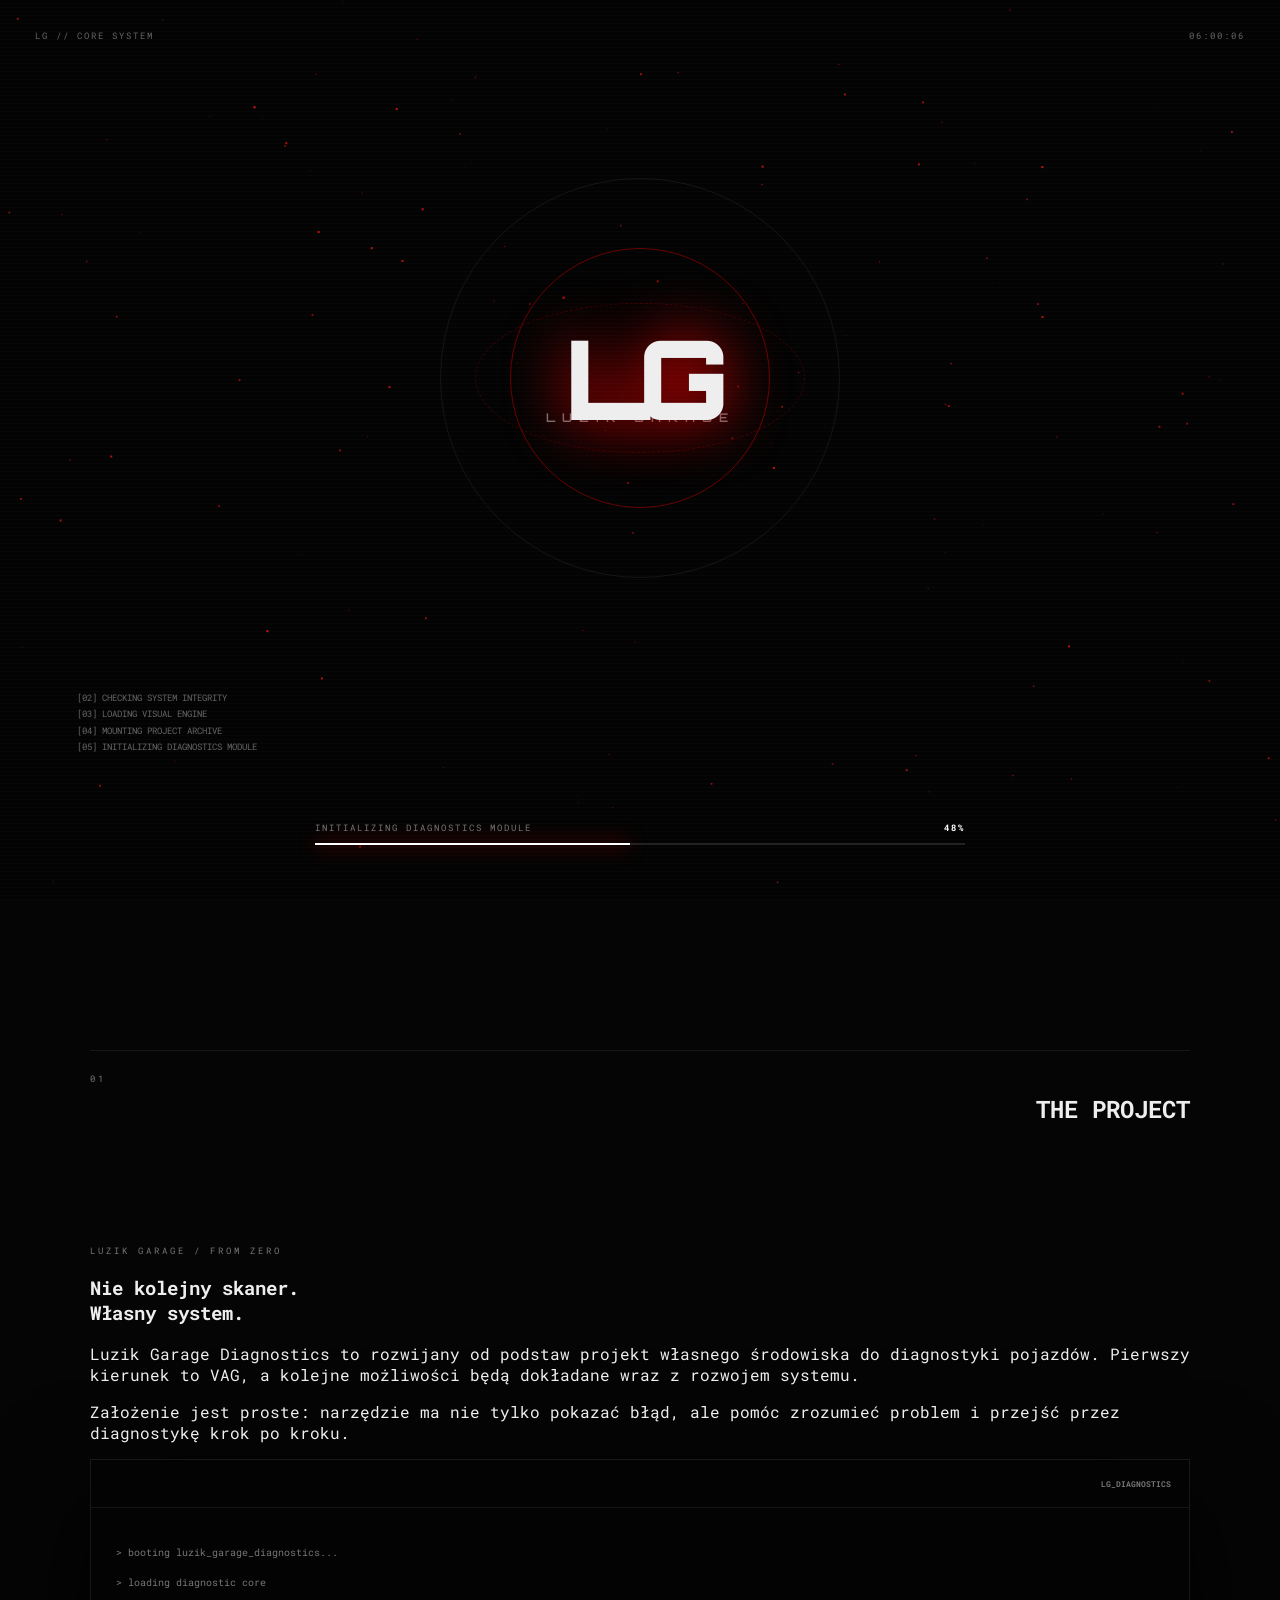
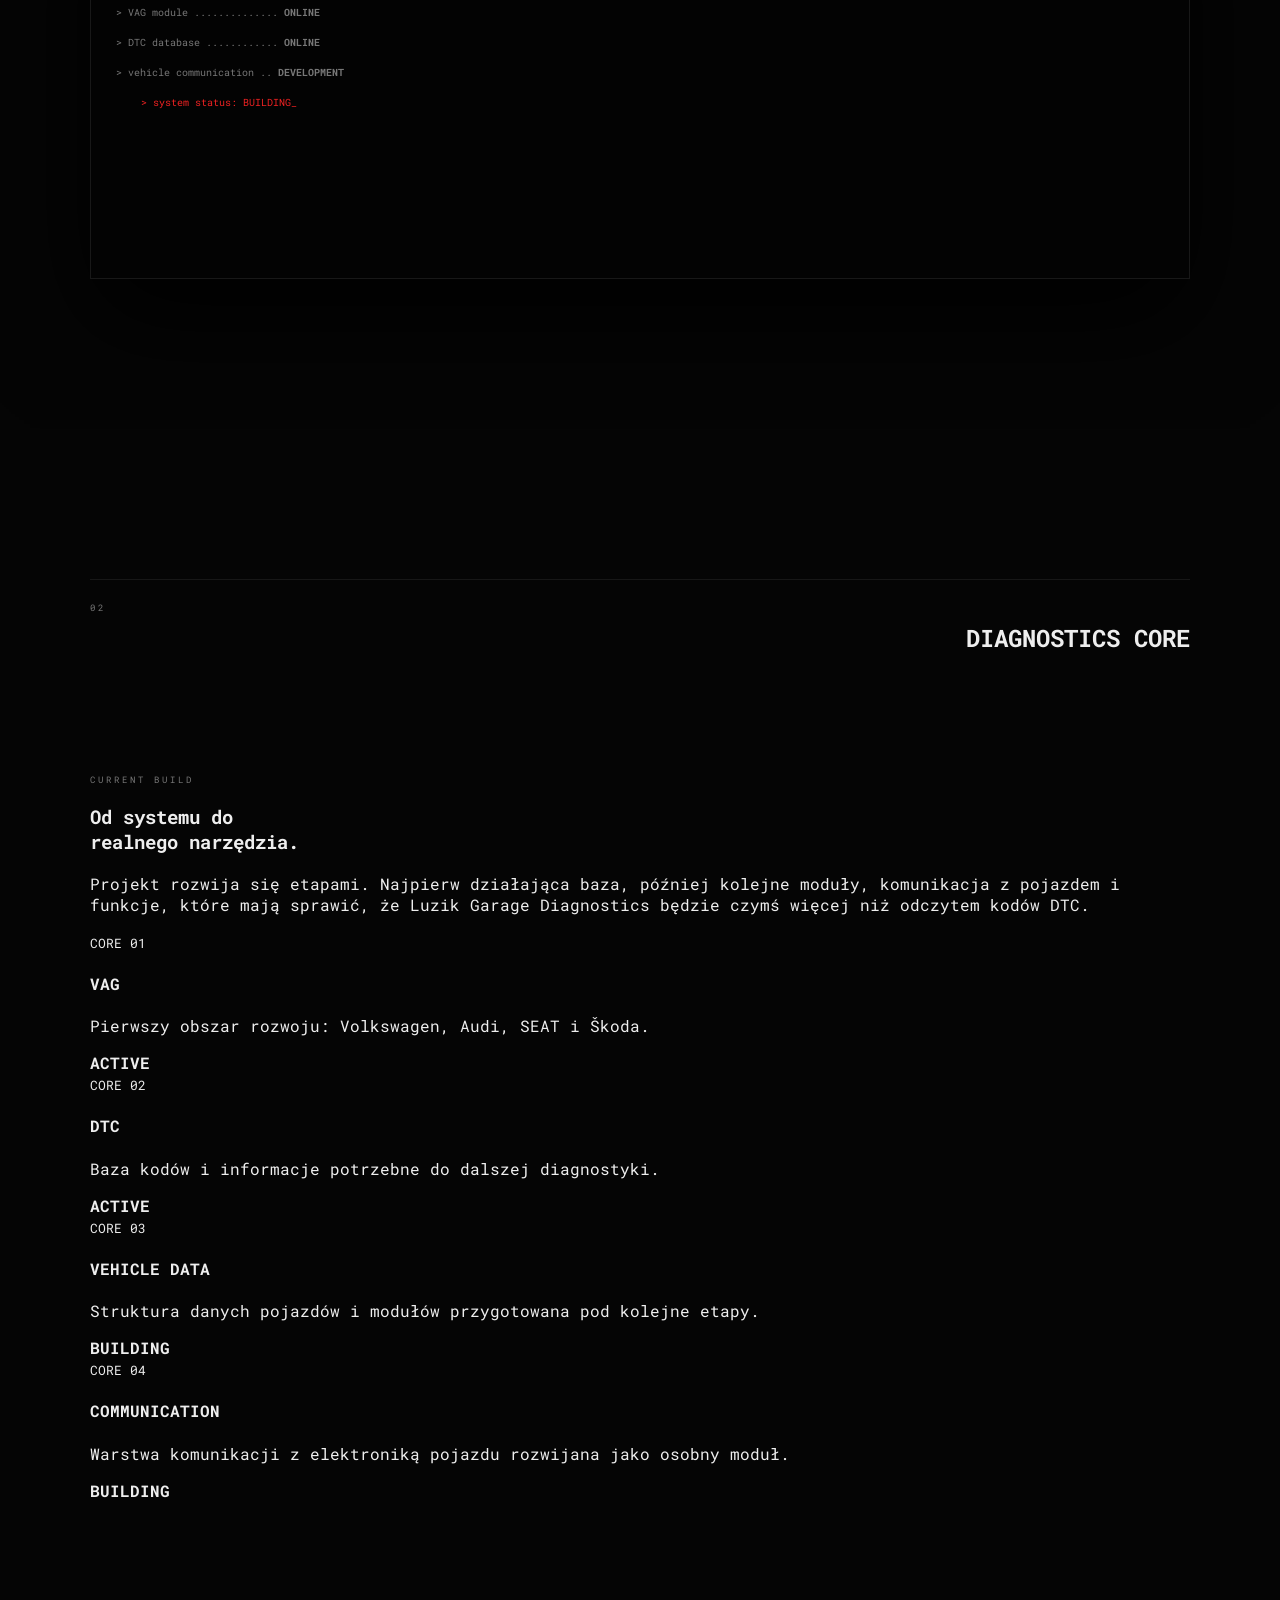
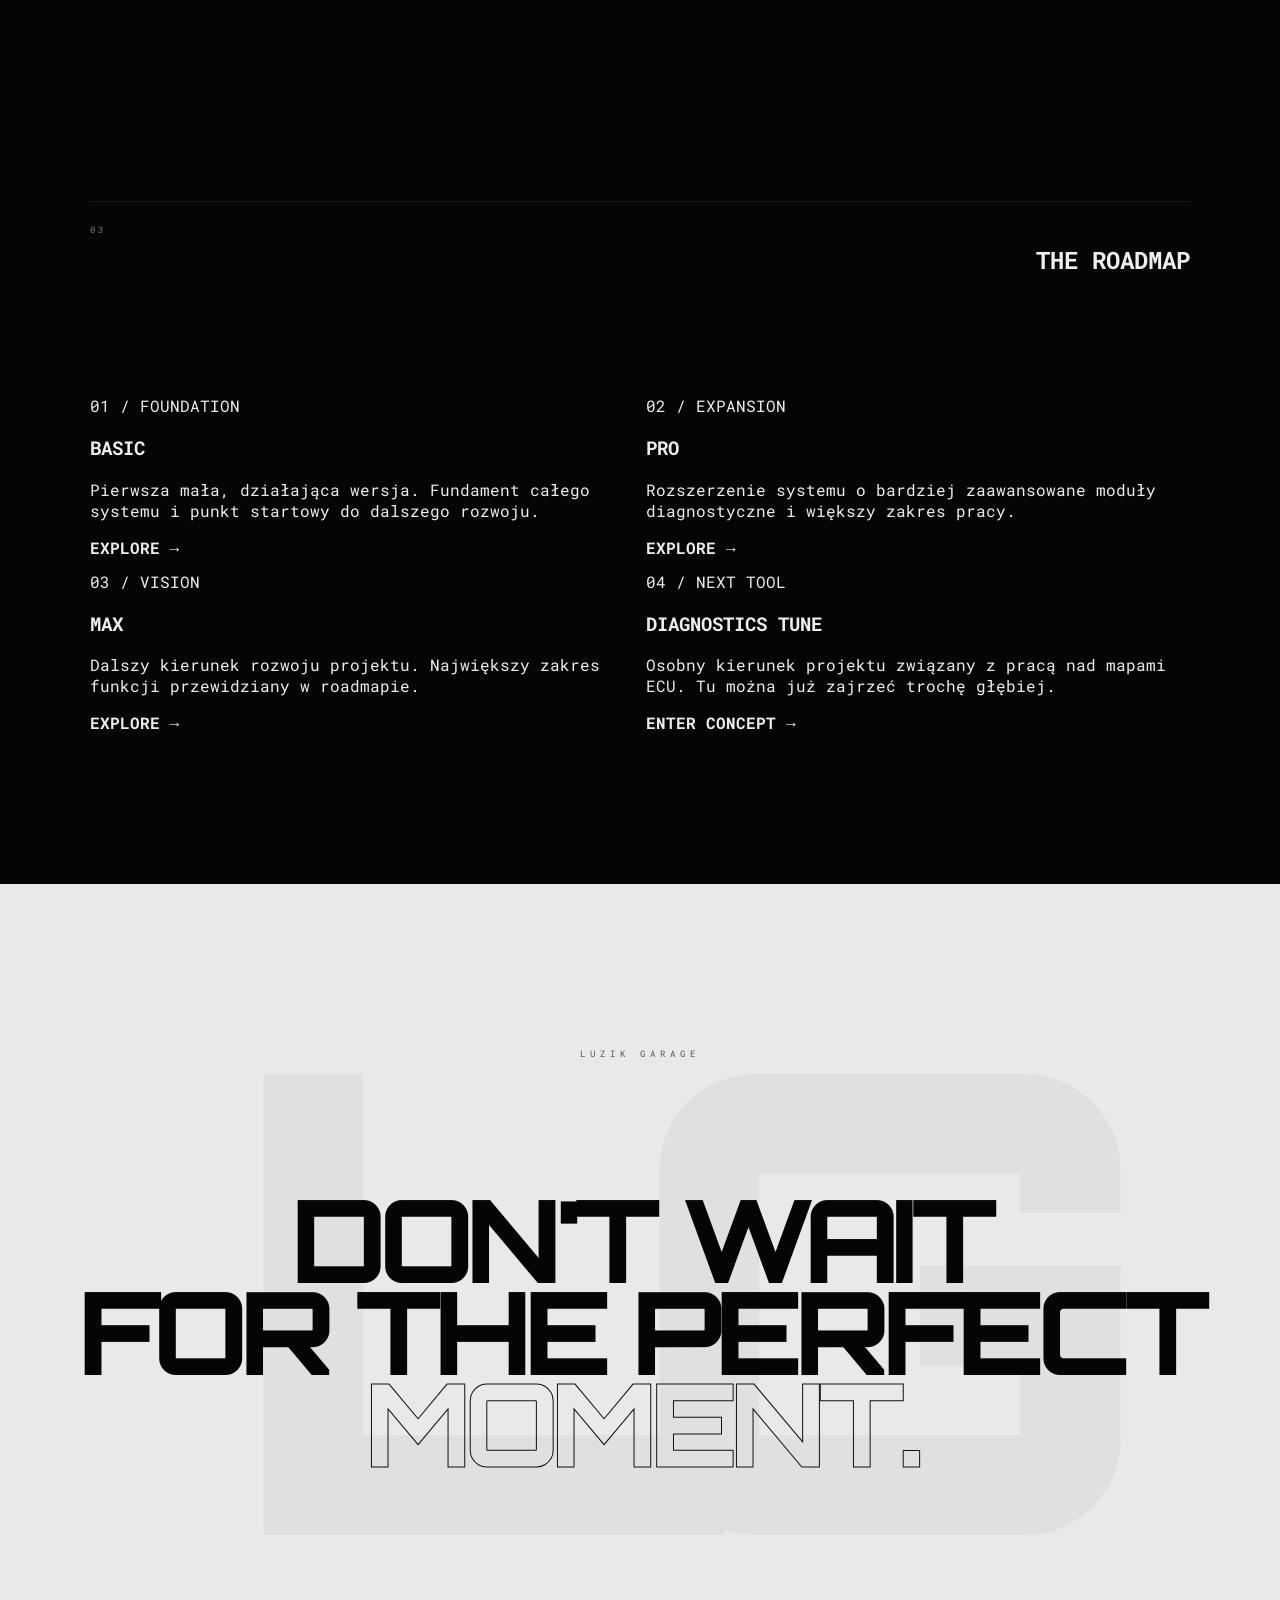
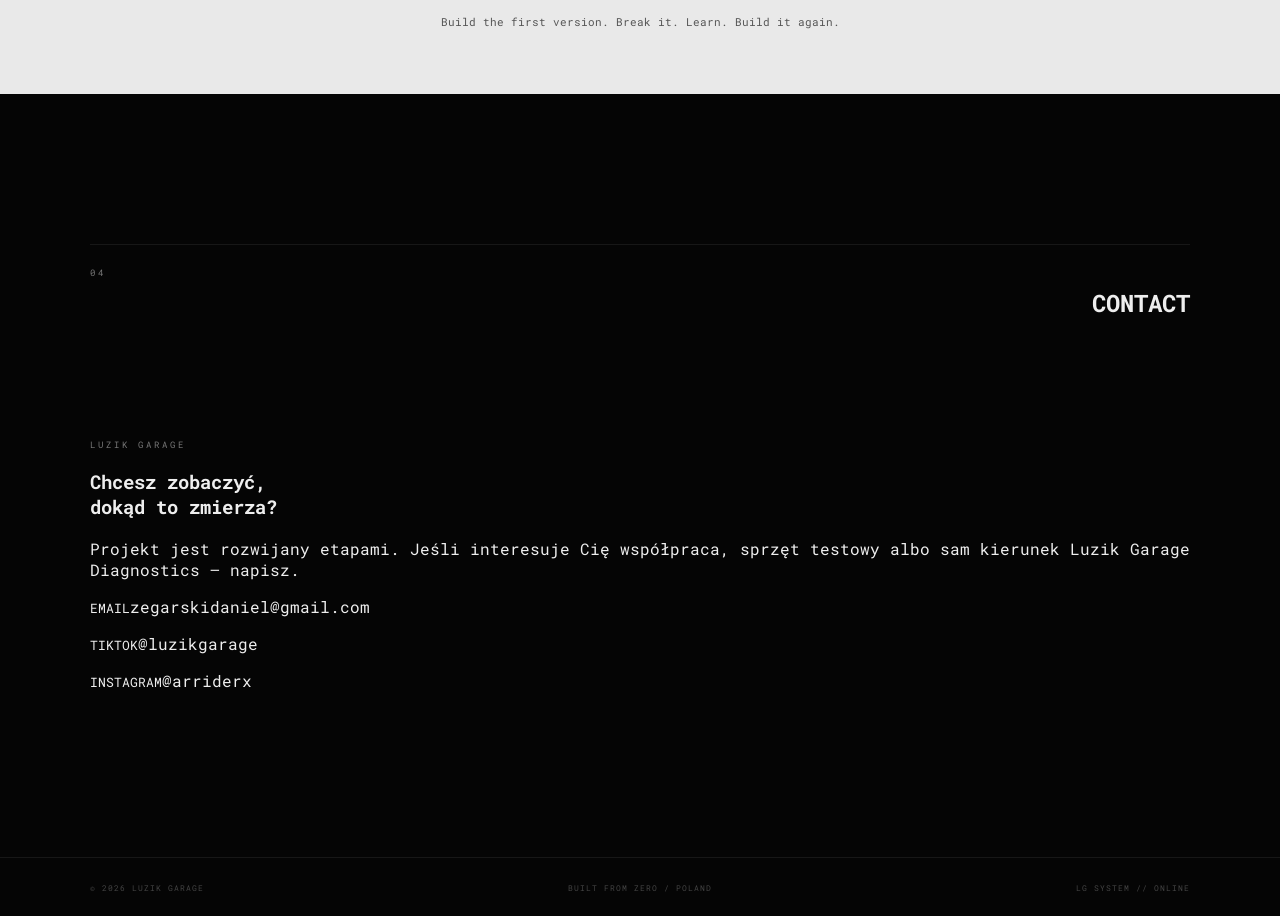
==== index.html @ 9df79b5b "Add files via upload" ====
<!DOCTYPE html>
<html lang="pl">
<head>
<meta charset="UTF-8">
<meta name="viewport" content="width=device-width,initial-scale=1.0">
<meta name="description" content="Luzik Garage — niezależny projekt mechaniczny, własny warsztat i Luzik Garage Diagnostics.">
<title>LUZIK GARAGE — BUILD FROM ZERO</title>
<link rel="preconnect" href="https://fonts.googleapis.com">
<link rel="preconnect" href="https://fonts.gstatic.com" crossorigin>
<link href="https://fonts.googleapis.com/css2?family=Orbitron:wght@400;500;600;700;800;900&family=Roboto+Mono:wght@400;500;700&display=swap" rel="stylesheet">
<link rel="stylesheet" href="css/main.css">
</head>
<body>
<div id="cursor"></div>
<div id="cursorTrail"></div>
<div id="boot">
  <div class="boot-noise"></div>
  <canvas id="bootCanvas"></canvas>
  <div class="boot-top"><span>LG // CORE SYSTEM</span><span id="bootClock">00:00:00</span></div>
  <div class="boot-core">
    <div class="orbit o1"></div><div class="orbit o2"></div><div class="orbit o3"></div>
    <div class="boot-logo">LG</div>
    <div class="boot-name">LUZIK GARAGE</div>
  </div>
  <div class="boot-terminal" id="bootTerminal"></div>
  <div class="boot-progress"><span id="bootStatus">INITIALIZING SYSTEM</span><b id="bootPercent">0%</b><div><i id="bootBar"></i></div></div>
</div>

<header class="nav">
  <a class="nav-logo" href="#home"><b>LG</b><span>LUZIK GARAGE</span></a>
  <nav>
    <a href="#home">01 / HOME</a>
    <a href="#garage">02 / PROJECT</a>
    <a href="#diagnostics">03 / DIAGNOSTICS</a>
    <a href="#versions">04 / VERSIONS</a>
    <a href="#contact">05 / CONTACT</a>
  </nav>
  <button class="menu-btn" aria-label="Menu"><span></span><span></span></button>
</header>

<main>
<section id="home" class="hero">
  <canvas id="heroCanvas"></canvas>
  <div class="hero-grid"></div>
  <div class="hero-copy reveal">
    <div class="eyebrow"><i></i> INDEPENDENT AUTOMOTIVE PROJECT / 2026</div>
    <h1>BUILD<br><em>THE</em><strong>TOOL.</strong></h1>
    <p>Własny system diagnostyczny. Własny kierunek. Budowany od zera.<br>Nie czekam, aż ktoś zrobi go za mnie.</p>
    <div class="hero-actions">
      <a class="btn primary" href="#diagnostics">EXPLORE DIAGNOSTICS <span>↗</span></a>
      <a class="btn ghost" href="#versions">VIEW VERSIONS <span>↓</span></a>
    </div>
  </div>
  <div class="hero-machine reveal">
    <div class="machine-ring r1"></div><div class="machine-ring r2"></div><div class="machine-ring r3"></div>
    <div class="machine-core"><span>LG</span><small>GARAGE<br>CORE</small></div>
    <div class="machine-data"><span>CORE</span><b>ONLINE</b><span>STATUS</span><b>BUILDING</b></div>
  </div>
  <div class="hero-scroll">SCROLL TO EXPLORE <span>↓</span></div>
  <div class="hero-code">LG.001 / SYSTEM / 192.0.0.1<br>NO LIMITS / NO TEMPLATE / OWN BUILD</div>
</section>

<section class="section split" id="garage"><div class="section-head reveal"><span>01</span><h2>THE PROJECT</h2></div><div class="split-grid"><div class="reveal"><div class="eyebrow">LUZIK GARAGE / FROM ZERO</div><h3>Nie kolejny skaner.<br><strong>Własny system.</strong></h3><p>Luzik Garage Diagnostics to rozwijany od podstaw projekt własnego środowiska do diagnostyki pojazdów. Pierwszy kierunek to VAG, a kolejne możliwości będą dokładane wraz z rozwojem systemu.</p><p>Założenie jest proste: narzędzie ma nie tylko pokazać błąd, ale pomóc zrozumieć problem i przejść przez diagnostykę krok po kroku.</p></div><div class="terminal-card reveal"><div class="terminal-top"><span></span><span></span><span></span><b>LG_DIAGNOSTICS</b></div><div class="terminal-body"><p>&gt; booting luzik_garage_diagnostics...</p><p>&gt; loading diagnostic core</p><p>&gt; VAG module .............. <strong>ONLINE</strong></p><p>&gt; DTC database ............ <strong>ONLINE</strong></p><p>&gt; vehicle communication .. <strong>DEVELOPMENT</strong></p><p class="terminal-cursor">&gt; system status: BUILDING_</p></div></div></div></section>

<section class="section dark" id="diagnostics"><div class="section-head reveal"><span>02</span><h2>DIAGNOSTICS CORE</h2></div><div class="diag-intro reveal"><div><div class="eyebrow">CURRENT BUILD</div><h3>Od systemu do<br><strong>realnego narzędzia.</strong></h3></div><p>Projekt rozwija się etapami. Najpierw działająca baza, później kolejne moduły, komunikacja z pojazdem i funkcje, które mają sprawić, że Luzik Garage Diagnostics będzie czymś więcej niż odczytem kodów DTC.</p></div><div class="diag-grid"><article class="diag-box reveal"><small>CORE 01</small><h4>VAG</h4><p>Pierwszy obszar rozwoju: Volkswagen, Audi, SEAT i Škoda.</p><b>ACTIVE</b></article><article class="diag-box reveal"><small>CORE 02</small><h4>DTC</h4><p>Baza kodów i informacje potrzebne do dalszej diagnostyki.</p><b>ACTIVE</b></article><article class="diag-box reveal"><small>CORE 03</small><h4>VEHICLE DATA</h4><p>Struktura danych pojazdów i modułów przygotowana pod kolejne etapy.</p><b>BUILDING</b></article><article class="diag-box reveal"><small>CORE 04</small><h4>COMMUNICATION</h4><p>Warstwa komunikacji z elektroniką pojazdu rozwijana jako osobny moduł.</p><b>BUILDING</b></article></div></section>

<section class="section" id="versions"><div class="section-head reveal"><span>03</span><h2>THE ROADMAP</h2></div><div class="project-grid"><a class="project-card reveal" href="pages/basic.html"><span>01 / FOUNDATION</span><h3>BASIC</h3><p>Pierwsza mała, działająca wersja. Fundament całego systemu i punkt startowy do dalszego rozwoju.</p><b>EXPLORE →</b></a><a class="project-card reveal" href="pages/pro.html"><span>02 / EXPANSION</span><h3>PRO</h3><p>Rozszerzenie systemu o bardziej zaawansowane moduły diagnostyczne i większy zakres pracy.</p><b>EXPLORE →</b></a><a class="project-card reveal" href="pages/max.html"><span>03 / VISION</span><h3>MAX</h3><p>Dalszy kierunek rozwoju projektu. Największy zakres funkcji przewidziany w roadmapie.</p><b>EXPLORE →</b></a><a class="project-card reveal featured" href="pages/tune.html"><span>04 / NEXT TOOL</span><h3>DIAGNOSTICS TUNE</h3><p>Osobny kierunek projektu związany z pracą nad mapami ECU. Tu można już zajrzeć trochę głębiej.</p><b>ENTER CONCEPT →</b></a></div></section>

<section class="manifesto">
  <div class="manifesto-noise"></div>
  <span class="reveal">LUZIK GARAGE</span>
  <h2 class="reveal">DON'T WAIT<br>FOR THE PERFECT<br><em>MOMENT.</em></h2>
  <p class="reveal">Build the first version. Break it. Learn. Build it again.</p>
</section>

<section class="section split" id="contact"><div class="section-head reveal"><span>04</span><h2>CONTACT</h2></div><div class="contact-grid"><div class="reveal"><div class="eyebrow">LUZIK GARAGE</div><h3>Chcesz zobaczyć,<br><strong>dokąd to zmierza?</strong></h3><p>Projekt jest rozwijany etapami. Jeśli interesuje Cię współpraca, sprzęt testowy albo sam kierunek Luzik Garage Diagnostics — napisz.</p></div><div class="contact-card reveal"><p><small>EMAIL</small><a href="mailto:zegarskidaniel@gmail.com">zegarskidaniel@gmail.com</a></p><p><small>TIKTOK</small><span>@luzikgarage</span></p><p><small>INSTAGRAM</small><span>@arriderx</span></p></div></div></section>
</main>

<footer>
  <span>© 2026 LUZIK GARAGE</span>
  <span>BUILT FROM ZERO / POLAND</span>
  <span>LG SYSTEM // ONLINE</span>
</footer>

<script src="js/main.js"></script>
</body>
</html>
---- css/main.css ----
*{box-sizing:border-box}html{scroll-behavior:smooth}body{margin:0;background:#050505;color:#eee;font-family:"Roboto Mono",monospace;overflow-x:hidden}body:before{content:"";position:fixed;inset:0;pointer-events:none;z-index:9000;opacity:.035;background-image:linear-gradient(rgba(255,255,255,.5) 1px,transparent 1px);background-size:100% 4px}a{color:inherit;text-decoration:none}button{font:inherit}.nav{position:fixed;z-index:500;top:0;left:0;width:100%;height:84px;padding:0 4vw;display:flex;align-items:center;justify-content:space-between;border-bottom:1px solid #ffffff12;background:#050505aa;backdrop-filter:blur(18px);transform:translateY(-100%);transition:.8s}.nav.visible{transform:none}.nav-logo{display:flex;align-items:center;gap:14px;font-family:Orbitron}.nav-logo b{font-size:22px;text-shadow:0 0 20px #f22}.nav-logo span{font-size:11px;letter-spacing:3px;color:#999}.nav nav{display:flex;gap:28px}.nav nav a{font-size:9px;letter-spacing:1px;color:#777;transition:.3s}.nav nav a:hover{color:#fff}.menu-btn{display:none;background:none;border:0}.menu-btn span{display:block;width:25px;height:1px;background:#fff;margin:6px}.hero{height:100vh;min-height:720px;position:relative;overflow:hidden;display:flex;align-items:center;padding:0 7vw;background:radial-gradient(circle at 70% 50%,#260000 0,#0c0000 17%,#050505 48%)}#heroCanvas{position:absolute;inset:0;width:100%;height:100%;opacity:.65}.hero-grid{position:absolute;inset:-50%;background-image:linear-gradient(#ffffff08 1px,transparent 1px),linear-gradient(90deg,#ff00000a 1px,transparent 1px);background-size:80px 80px;transform:perspective(800px) rotateX(58deg) translateY(22%);animation:grid 12s linear infinite}.hero-copy{position:relative;z-index:3;max-width:700px}.eyebrow,.section-head span{font-size:9px;letter-spacing:3px;color:#777}.eyebrow i{display:inline-block;width:38px;height:1px;background:#e11;vertical-align:middle;margin-right:12px;box-shadow:0 0 12px #f00}.hero h1{font:800 clamp(70px,10vw,160px)/.78 Orbitron;margin:28px 0 35px;letter-spacing:-9px}.hero h1 em{display:block;font-style:normal;color:transparent;-webkit-text-stroke:1px #aaa}.hero h1 strong{display:block;color:#fff;text-shadow:0 0 45px #f002}.hero p{color:#888;font-size:11px;line-height:2;letter-spacing:1px}.hero-actions{display:flex;gap:12px;margin-top:40px}.btn{padding:17px 22px;border:1px solid #ffffff20;font-size:9px;letter-spacing:2px;transition:.35s}.btn span{color:#f22;margin-left:20px}.btn.primary{background:linear-gradient(90deg,#e10d0d22,#e10d0d05);border-color:#f003}.btn:hover{transform:translateY(-4px);box-shadow:0 15px 40px #000}.hero-machine{position:absolute;z-index:2;left:70%;top:50%;width:520px;height:520px;transform:translate(-50%,-50%)}.machine-ring,.orbit{position:absolute;left:50%;top:50%;border-radius:50%;border:1px solid #f003;transform:translate(-50%,-50%)}.r1{width:250px;height:250px;animation:spin 9s linear infinite}.r2{width:390px;height:180px;border-style:dashed;animation:spinrev 13s linear infinite}.r3{width:510px;height:510px;border-color:#fff1;animation:spin 25s linear infinite}.machine-core{position:absolute;left:50%;top:50%;transform:translate(-50%,-50%);width:170px;height:170px;border-radius:50%;display:grid;place-items:center;background:radial-gradient(circle,#ff151566,#050505 62%);box-shadow:0 0 90px #f003}.machine-core span{font:900 75px Orbitron;letter-spacing:-10px;text-shadow:0 0 35px #f00}.machine-core small{position:absolute;bottom:30px;text-align:center;font-size:7px;letter-spacing:2px;color:#999}.machine-data{position:absolute;right:-15px;top:44%;display:grid;grid-template-columns:auto auto;gap:8px 14px;font-size:8px;color:#555}.machine-data b{color:#e33}.hero-scroll,.hero-code{position:absolute;bottom:30px;font-size:8px;color:#555;letter-spacing:2px;z-index:4}.hero-scroll{left:7%}.hero-scroll span{color:#e22;margin-left:15px}.hero-code{right:7%;line-height:1.8;text-align:right}.section{position:relative;padding:150px 7vw;background:#050505}.section-head{display:flex;justify-content:space-between;align-items:flex-start;border-top:1px solid #ffffff12;padding-top:22px;margin-bottom:100px}.section-head b{font:600 clamp(28px,4vw,62px)/.9 Orbitron;letter-spacing:-3px;text-align:right}.about{background:linear-gradient(180deg,#050505,#090909)}.about-layout{display:grid;grid-template-columns:1.1fr .9fr;gap:8vw;align-items:end}.about-big{font:900 clamp(70px,12vw,180px)/.72 Orbitron;letter-spacing:-12px}.about-big span{color:transparent;-webkit-text-stroke:1px #555}.about-text{max-width:600px}.about-text .lead{font-size:20px;line-height:1.6;color:#ddd}.about-text p{font-size:12px;line-height:2;color:#777}.stats{display:flex;border-top:1px solid #ffffff12;margin-top:45px;padding-top:25px;gap:40px}.stats div{display:flex;gap:12px}.stats strong{font:600 28px Orbitron;color:#e22}.stats span{font-size:8px;color:#777;line-height:1.5}.diagnostics{overflow:hidden;background:#070707}.diag-bg{position:absolute;inset:0;background:radial-gradient(circle at 20% 50%,#360000 0,transparent 35%);opacity:.6}.diag-layout{position:relative;z-index:2;display:grid;grid-template-columns:1.15fr .85fr;gap:7vw;align-items:center}.terminal-card{background:#030303;border:1px solid #ffffff15;box-shadow:0 40px 100px #000;padding:0;min-height:420px;transform:perspective(1000px) rotateY(5deg)}.terminal-top{height:48px;border-bottom:1px solid #ffffff12;padding:0 18px;display:flex;align-items:center;justify-content:space-between;font-size:8px;color:#777}.terminal-top i{font-style:normal;color:#e22;letter-spacing:3px}.terminal-body{padding:25px;font-size:10px;line-height:2;color:#777}.terminal-body b{color:#eee}.terminal-cursor{padding:0 25px;color:#e22;animation:blink .7s infinite}.version{font-size:8px;color:#555;letter-spacing:2px}.version strong{color:#e33;margin-left:10px}.diag-copy h2{font:700 clamp(42px,6vw,90px)/.85 Orbitron;letter-spacing:-5px;margin:25px 0}.diag-copy h2 span{color:transparent;-webkit-text-stroke:1px #777}.diag-copy p{color:#777;line-height:2;font-size:11px;max-width:530px}.diag-features{display:flex;flex-wrap:wrap;gap:8px;margin:35px 0}.diag-features span{border:1px solid #ffffff14;padding:9px 12px;font-size:7px;color:#777}.text-link{font-size:9px;letter-spacing:2px}.text-link b{color:#e22;margin-left:20px}.projects{background:#030303}.project-grid{display:grid;grid-template-columns:1fr 1fr;gap:12px}.project{height:460px;position:relative;overflow:hidden;padding:35px;display:flex;align-items:flex-end;background:#111;border:1px solid #ffffff0d;transition:.5s}.project:before{content:"";position:absolute;inset:0;background:radial-gradient(circle at 70% 30%,#e1000030,transparent 45%),linear-gradient(140deg,#181818,#050505)}.project:after{content:"";position:absolute;inset:0;background:linear-gradient(transparent 40%,#000)}.project>*{position:relative;z-index:2}.project div{max-width:80%}.project span{font-size:8px;letter-spacing:2px;color:#777}.project h3{font:700 clamp(45px,6vw,90px)/.78 Orbitron;letter-spacing:-5px;margin:20px 0}.project b{font-size:7px;color:#777;letter-spacing:1px}.project>i{position:absolute;right:35px;top:30px;font-style:normal;font-size:25px;color:#e22}.project:hover{transform:translateY(-8px);border-color:#f003;box-shadow:0 30px 80px #000}.p2:before{background:radial-gradient(circle at 30% 30%,#f00 0,#240000 12%,transparent 40%),linear-gradient(140deg,#161616,#050505)}.p3:before{background:radial-gradient(circle at 70% 50%,#7b0000,transparent 35%),linear-gradient(140deg,#151515,#050505)}.p4:before{background:radial-gradient(circle at 50% 20%,#ffffff18,transparent 30%),linear-gradient(140deg,#151515,#050505)}.manifesto{min-height:90vh;display:grid;place-items:center;position:relative;overflow:hidden;text-align:center;background:#e9e9e9;color:#050505}.manifesto:before{content:"LG";position:absolute;font:900 50vw Orbitron;letter-spacing:-8vw;opacity:.035}.manifesto span{font-size:9px;letter-spacing:5px;color:#555;position:relative}.manifesto h2{font:800 clamp(55px,9vw,140px)/.8 Orbitron;letter-spacing:-8px;margin:25px 0;position:relative}.manifesto h2 em{font-style:normal;color:transparent;-webkit-text-stroke:1px #111}.manifesto p{font-size:11px;color:#555;position:relative}.contact{background:#080808}.contact-layout{display:grid;grid-template-columns:1fr 1fr;gap:10vw}.contact-main p{font-size:18px;color:#aaa;max-width:600px;line-height:1.7}.contact-main>a{display:block;font:600 clamp(25px,4vw,55px) Orbitron;margin:50px 0 30px;word-break:break-word}.phones{display:flex;gap:30px;font-size:11px;color:#777}.socials{border-top:1px solid #ffffff15}.socials a{display:flex;justify-content:space-between;padding:25px 0;border-bottom:1px solid #ffffff15;font-size:9px;color:#777;transition:.3s}.socials a:hover{padding-left:15px;color:#fff}.socials b{color:#e33}footer{padding:25px 7vw;border-top:1px solid #ffffff12;display:flex;justify-content:space-between;color:#444;font-size:8px;letter-spacing:1px}#boot{position:fixed;z-index:10000;inset:0;background:#030303;overflow:hidden;transition:opacity 1s,transform 1.2s}.boot-hide{opacity:0;transform:scale(1.08);pointer-events:none}.boot-noise{position:absolute;inset:0;background:repeating-linear-gradient(0deg,#ffffff04 0 1px,transparent 1px 4px)}#bootCanvas{position:absolute;inset:0}.boot-top{position:absolute;top:30px;left:35px;right:35px;display:flex;justify-content:space-between;color:#666;font-size:9px;letter-spacing:2px}.boot-core{position:absolute;left:50%;top:42%;width:400px;height:400px;transform:translate(-50%,-50%);display:grid;place-items:center}.boot-logo{font:900 110px Orbitron;letter-spacing:-13px;text-shadow:0 0 60px #f00;z-index:2}.boot-name{position:absolute;top:58%;font:600 12px Orbitron;letter-spacing:7px;color:#777}.orbit{width:260px;height:260px}.o1{border-color:#f006;animation:spin 7s linear infinite}.o2{width:330px;height:150px;border-style:dashed;animation:spinrev 11s linear infinite}.o3{width:400px;height:400px;border-color:#fff1;animation:spin 20s linear infinite}.boot-terminal{position:absolute;left:6%;bottom:145px;font-size:9px;line-height:1.8;color:#666}.boot-progress{position:absolute;left:50%;bottom:55px;transform:translateX(-50%);width:min(650px,80%);font-size:9px;letter-spacing:2px;color:#777}.boot-progress b{float:right;color:#fff}.boot-progress>div{height:2px;background:#222;margin-top:10px}.boot-progress i{display:block;height:100%;width:0;background:#fff;box-shadow:0 0 20px #f00;transition:.1s}.reveal{opacity:0;transform:translateY(35px);transition:1s cubic-bezier(.16,1,.3,1)}.reveal.on{opacity:1;transform:none}@keyframes spin{to{transform:translate(-50%,-50%) rotate(360deg)}}@keyframes spinrev{to{transform:translate(-50%,-50%) rotate(-360deg)}}@keyframes grid{to{background-position:0 80px}}@keyframes blink{50%{opacity:0}}@media(max-width:900px){.nav nav{display:none}.menu-btn{display:block}.hero{padding:0 6vw}.hero-machine{left:80%;opacity:.25}.hero-copy{z-index:5}.about-layout,.diag-layout,.contact-layout{grid-template-columns:1fr}.section{padding:100px 6vw}.section-head{margin-bottom:60px}.section-head b{text-align:right;font-size:30px}.project-grid{grid-template-columns:1fr}.project{height:380px}.about-big{margin-bottom:30px}.diag-copy{margin-top:30px}.hero-code{display:none}}@media(max-width:600px){.nav{height:65px;padding:0 20px}.nav-logo span{display:none}.hero{min-height:650px}.hero h1{font-size:22vw;letter-spacing:-5px}.hero p{font-size:9px}.hero-actions{flex-direction:column;width:220px}.hero-machine{left:82%;transform:translate(-50%,-50%) scale(.7)}.hero-scroll{left:6%;font-size:7px}.section-head{display:block}.section-head b{margin-top:25px;text-align:left}.stats{gap:15px}.stats div{display:block}.stats strong{display:block;margin-bottom:8px}.manifesto h2{font-size:16vw;letter-spacing:-4px}.phones{flex-direction:column;gap:10px}.contact-main>a{font-size:25px}.boot-core{transform:translate(-50%,-50%) scale(.65)}.boot-terminal{left:5%;font-size:7px}.boot-progress{width:88%}}

/* LG PROJECT SUBPAGES */
.subpage{min-height:100vh;padding:12vh 9vw 8vh;background:radial-gradient(circle at 80% 15%,rgba(180,0,0,.16),transparent 32%),#050505;color:#f5f5f5;font-family:'Roboto Mono',monospace}.subpage h1{font-family:'Orbitron',sans-serif;font-size:clamp(3.5rem,10vw,9rem);line-height:.9;margin:1rem 0;letter-spacing:-.05em}.subpage h1 strong{color:#d60000}.subpage .lead{max-width:760px;font-size:clamp(1rem,2vw,1.35rem);color:#aaa;line-height:1.7}.subgrid{display:grid;grid-template-columns:repeat(3,1fr);gap:1px;margin:7vh 0;background:#242424;border:1px solid #242424}.subgrid>div{background:#090909;padding:2.2rem;min-height:240px}.subgrid small,.concept-box span{display:block;color:#777;letter-spacing:.16em;margin-bottom:1rem}.subgrid h2{font-family:'Orbitron',sans-serif;font-size:1.25rem;margin:0 0 1rem}.subgrid p{color:#999;line-height:1.7}.back{display:inline-block;color:#fff;text-decoration:none;border:1px solid #333;padding:1rem 1.4rem;transition:.25s}.back:hover{border-color:#d60000;background:#d60000}.concept-box{border:1px solid #3a1111;background:linear-gradient(135deg,#100707,#070707);padding:2rem;max-width:900px;margin:3rem 0}.concept-box b{font-family:'Orbitron',sans-serif;display:block;font-size:1.4rem;margin-bottom:1rem}.concept-box p{color:#999;line-height:1.6}@media(max-width:800px){.subpage{padding:10vh 6vw}.subgrid{grid-template-columns:1fr}.subpage h1{font-size:16vw}}
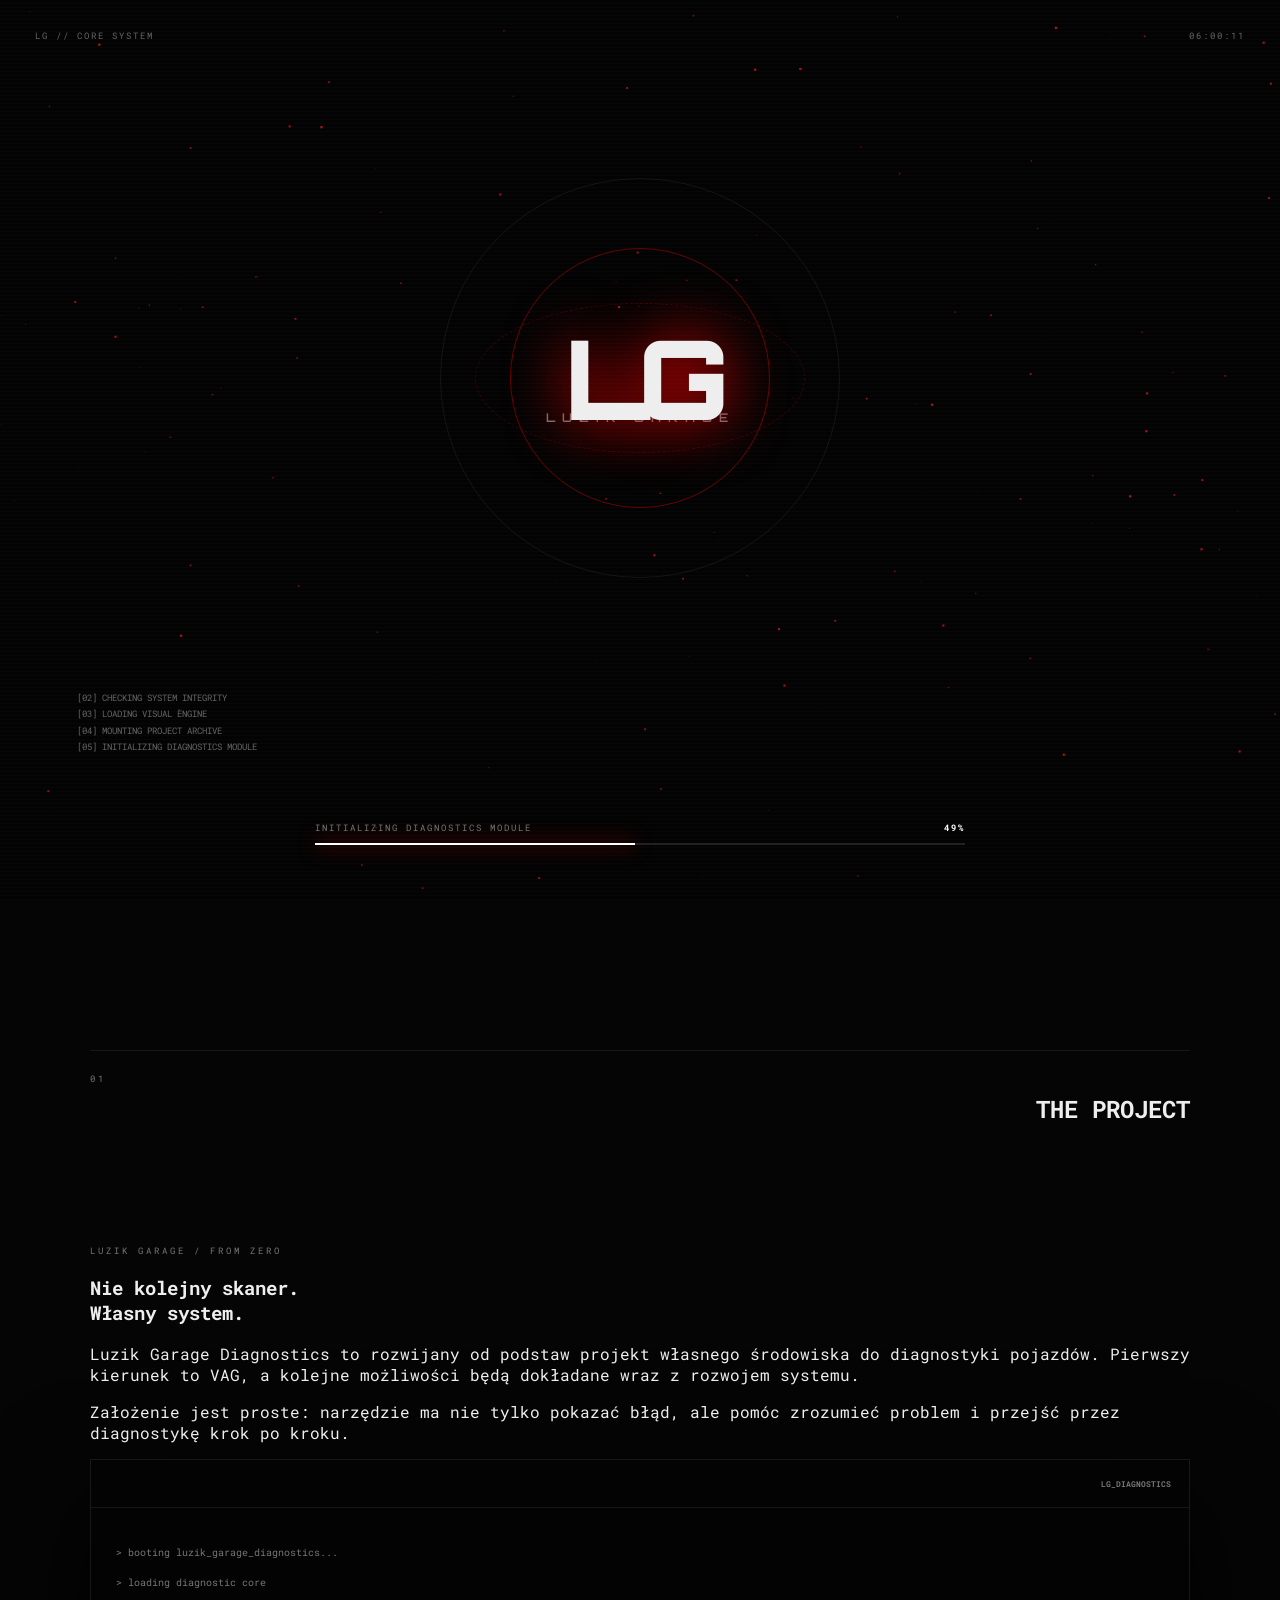
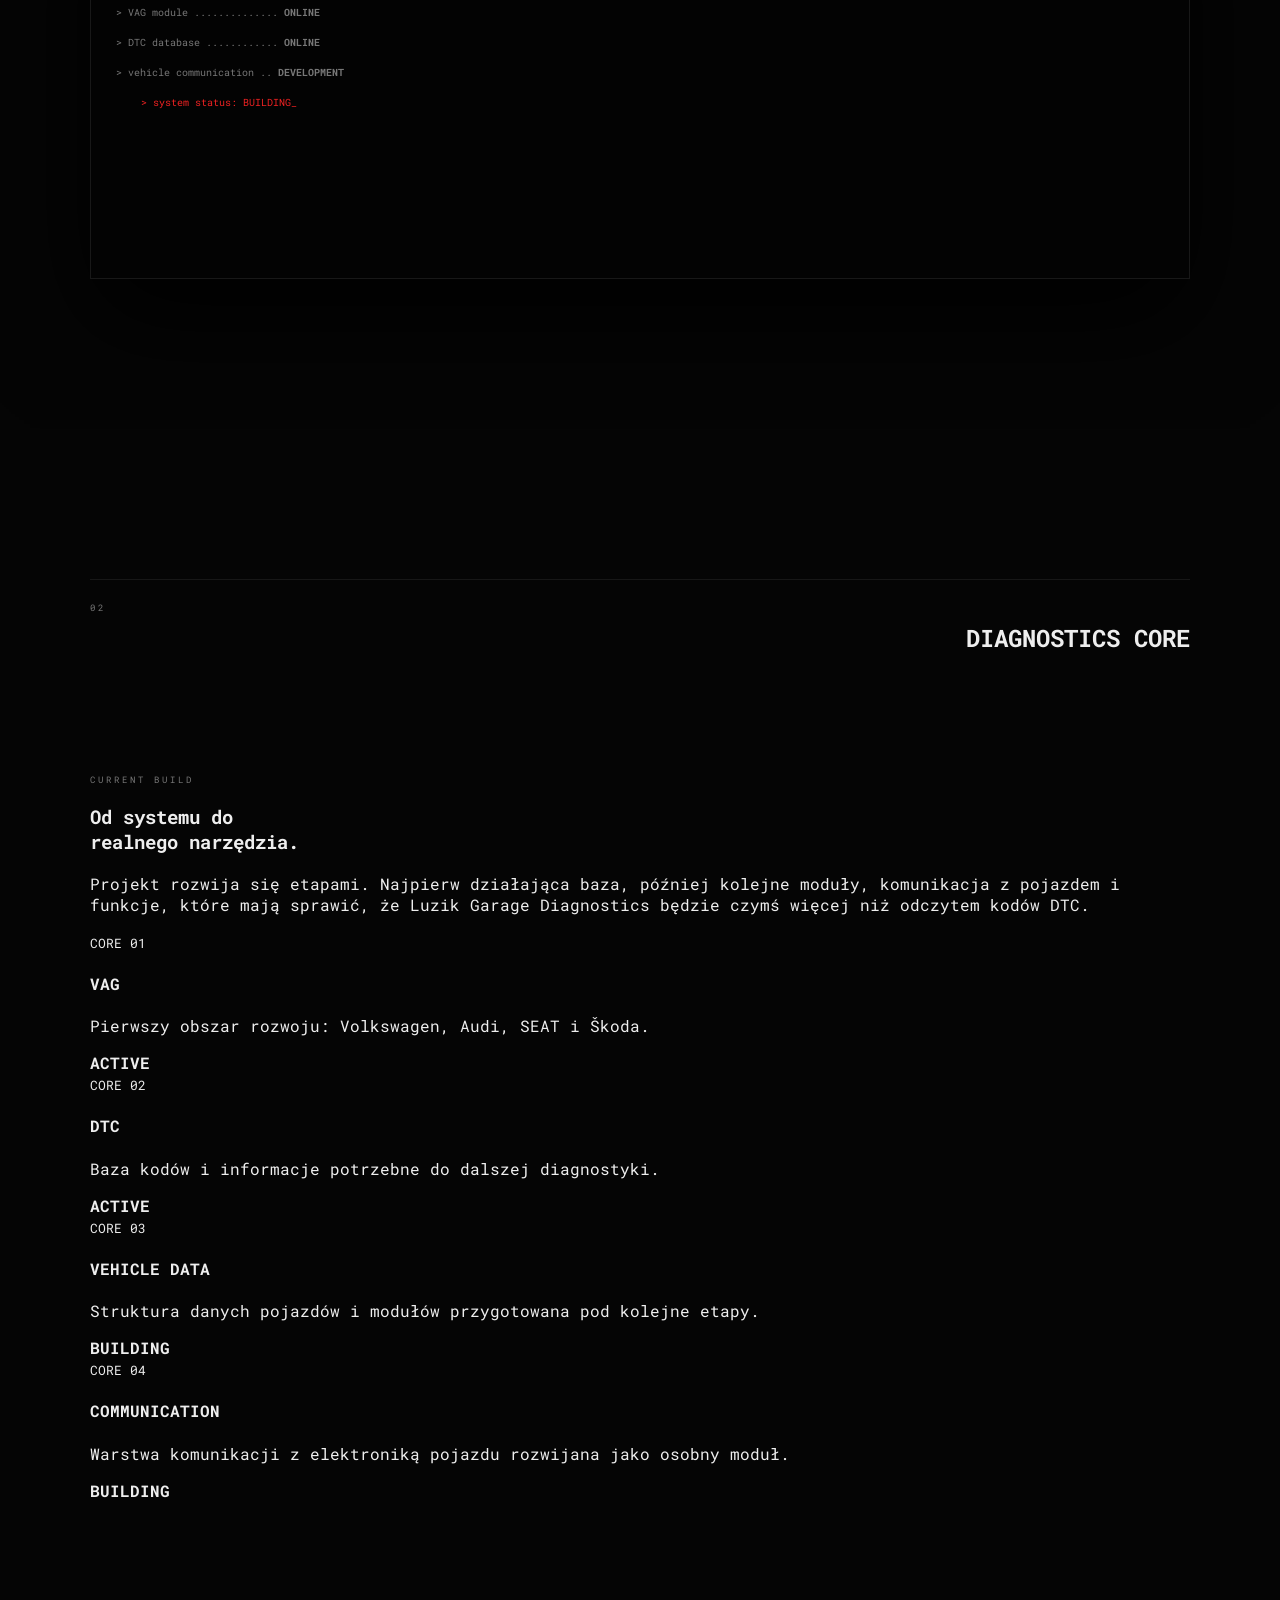
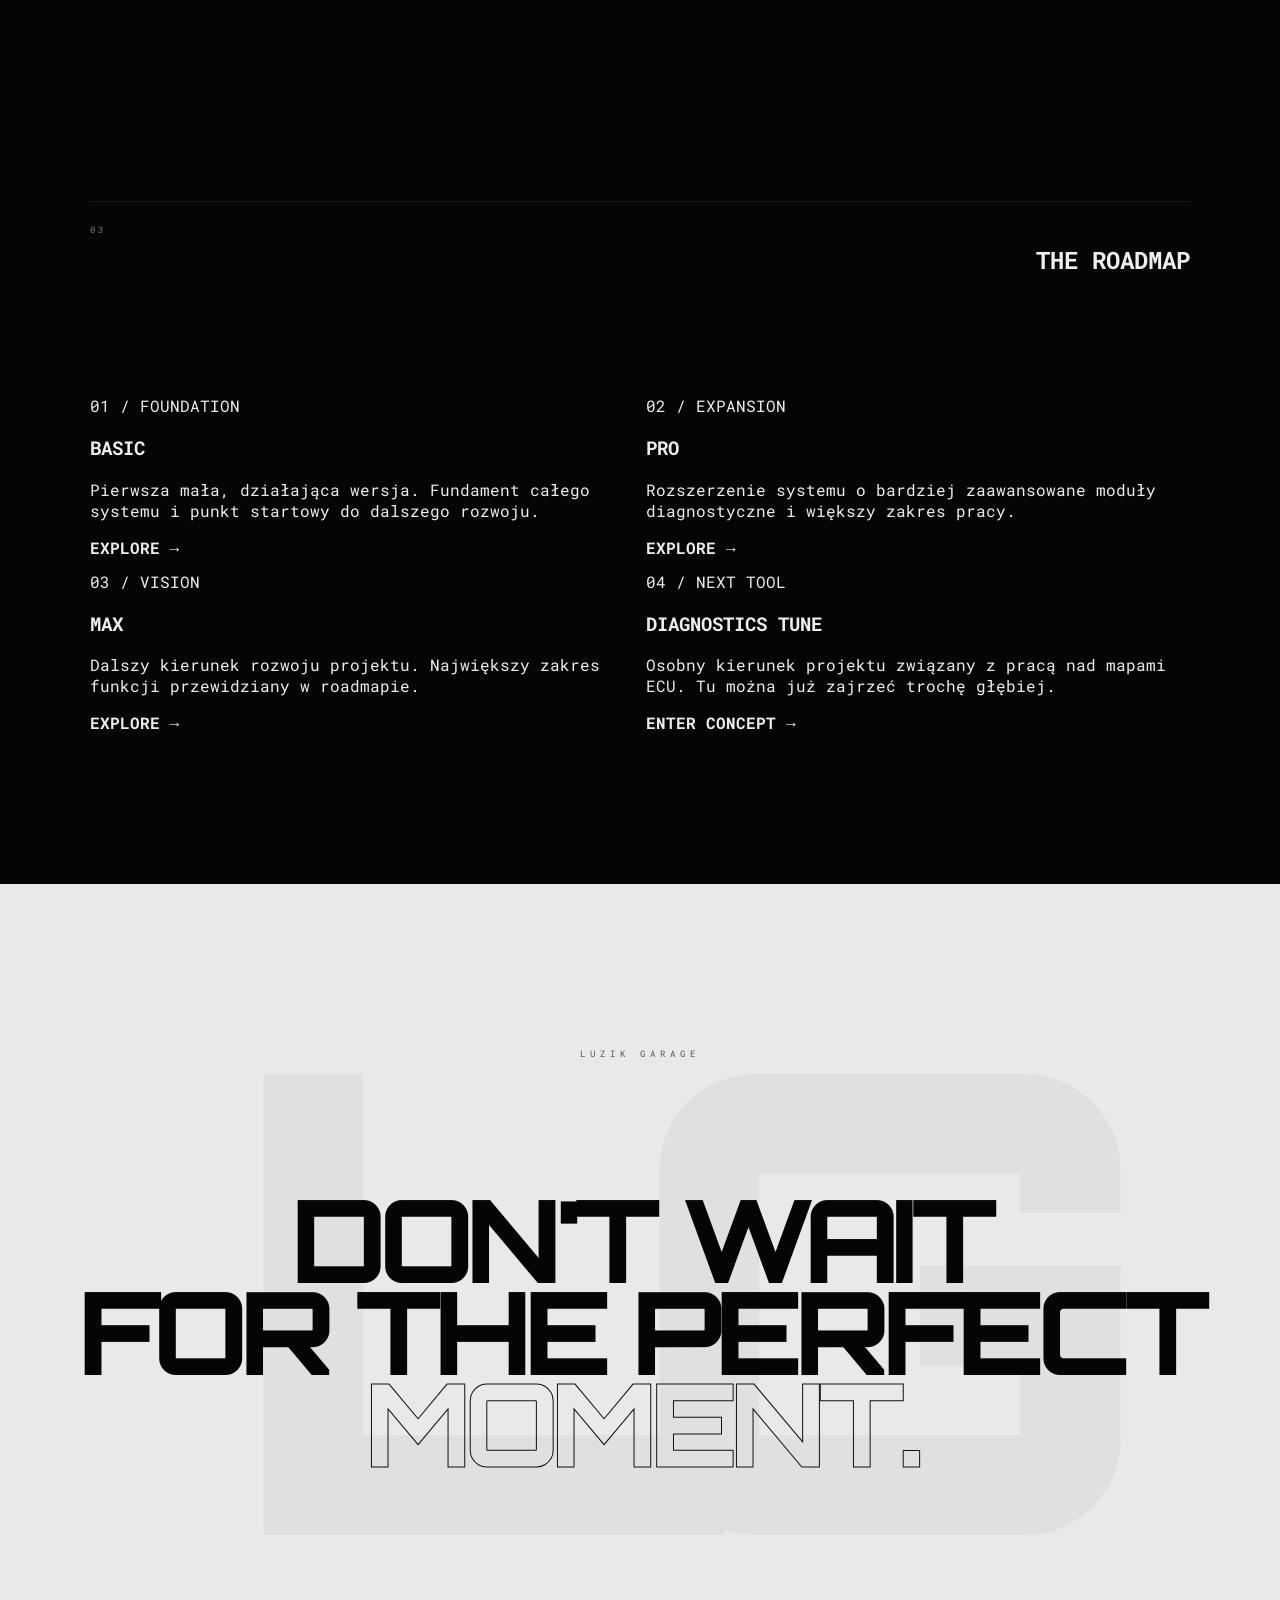
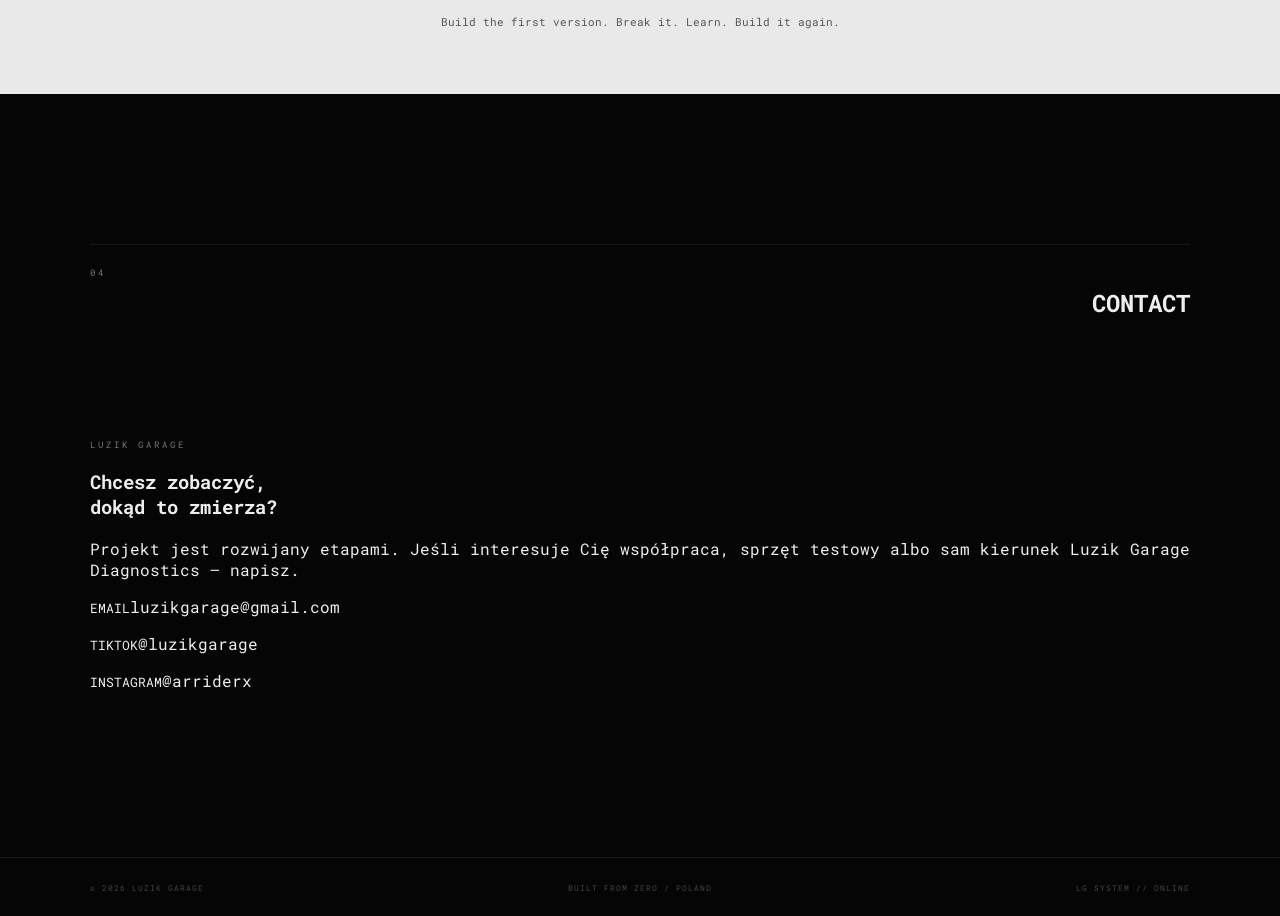
==== commit d06a19ab: "Update index.html" ====
--- a/index.html
+++ b/index.html
@@ -73,7 +73,7 @@
   <p class="reveal">Build the first version. Break it. Learn. Build it again.</p>
 </section>
 
-<section class="section split" id="contact"><div class="section-head reveal"><span>04</span><h2>CONTACT</h2></div><div class="contact-grid"><div class="reveal"><div class="eyebrow">LUZIK GARAGE</div><h3>Chcesz zobaczyć,<br><strong>dokąd to zmierza?</strong></h3><p>Projekt jest rozwijany etapami. Jeśli interesuje Cię współpraca, sprzęt testowy albo sam kierunek Luzik Garage Diagnostics — napisz.</p></div><div class="contact-card reveal"><p><small>EMAIL</small><a href="mailto:zegarskidaniel@gmail.com">zegarskidaniel@gmail.com</a></p><p><small>TIKTOK</small><span>@luzikgarage</span></p><p><small>INSTAGRAM</small><span>@arriderx</span></p></div></div></section>
+<section class="section split" id="contact"><div class="section-head reveal"><span>04</span><h2>CONTACT</h2></div><div class="contact-grid"><div class="reveal"><div class="eyebrow">LUZIK GARAGE</div><h3>Chcesz zobaczyć,<br><strong>dokąd to zmierza?</strong></h3><p>Projekt jest rozwijany etapami. Jeśli interesuje Cię współpraca, sprzęt testowy albo sam kierunek Luzik Garage Diagnostics — napisz.</p></div><div class="contact-card reveal"><p><small>EMAIL</small><a href="mailto:luzikgarage@gmail.com">luzikgarage@gmail.com</a></p><p><small>TIKTOK</small><span>@luzikgarage</span></p><p><small>INSTAGRAM</small><span>@arriderx</span></p></div></div></section>
 </main>
 
 <footer>
@@ -84,4 +84,4 @@
 
 <script src="js/main.js"></script>
 </body>
-</html>+</html>
